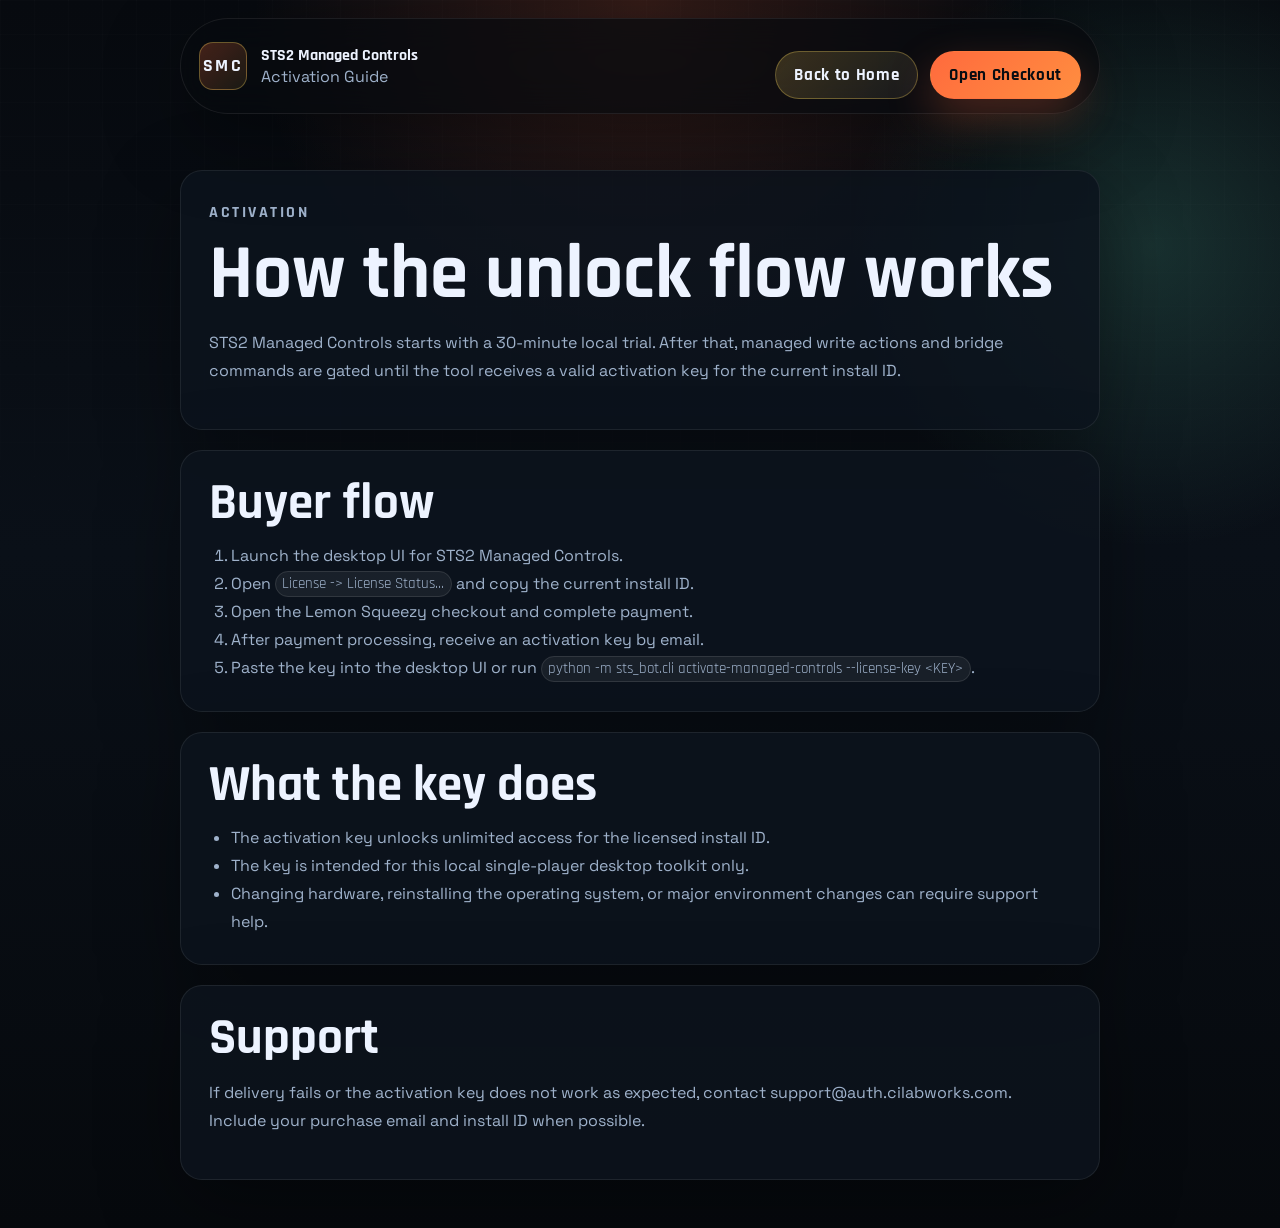
==== docs/activation.html @ 2e4dd3f7 "Add managed controls marketing site" ====
<!DOCTYPE html>
<html lang="en">
<head>
  <meta charset="utf-8">
  <meta name="viewport" content="width=device-width, initial-scale=1">
  <title>Activation Guide | STS2 Managed Controls</title>
  <meta
    name="description"
    content="Activation guide for STS2 Managed Controls. Learn how the local trial, install ID, Lemon Squeezy checkout, and activation key flow work."
  >
  <link rel="preconnect" href="https://fonts.googleapis.com">
  <link rel="preconnect" href="https://fonts.gstatic.com" crossorigin>
  <link
    href="https://fonts.googleapis.com/css2?family=Rajdhani:wght@500;600;700&family=Space+Grotesk:wght@400;500;700&display=swap"
    rel="stylesheet"
  >
  <link rel="stylesheet" href="styles.css">
</head>
<body class="theme-policy">
  <div class="page-shell">
    <header class="topbar">
      <a class="brand" href="index.html">
        <span class="brand-mark">SMC</span>
        <span class="brand-copy">
          <strong>STS2 Managed Controls</strong>
          <span>Activation Guide</span>
        </span>
      </a>
      <div class="policy-actions">
        <a class="button button-secondary" href="index.html">Back to Home</a>
        <a class="button button-primary" href="https://cilabworks.lemonsqueezy.com/checkout/buy/822477c0-6c45-45b2-9bce-7e84c5ec4c86">Open Checkout</a>
      </div>
    </header>

    <main class="policy-main">
      <article class="policy-card">
        <p class="eyebrow">Activation</p>
        <h1>How the unlock flow works</h1>
        <p>
          STS2 Managed Controls starts with a 30-minute local trial. After that, managed write actions and bridge
          commands are gated until the tool receives a valid activation key for the current install ID.
        </p>
      </article>

      <article class="policy-card">
        <h2>Buyer flow</h2>
        <ol>
          <li>Launch the desktop UI for STS2 Managed Controls.</li>
          <li>Open <code>License -&gt; License Status...</code> and copy the current install ID.</li>
          <li>Open the Lemon Squeezy checkout and complete payment.</li>
          <li>After payment processing, receive an activation key by email.</li>
          <li>Paste the key into the desktop UI or run <code>python -m sts_bot.cli activate-managed-controls --license-key &lt;KEY&gt;</code>.</li>
        </ol>
      </article>

      <article class="policy-card">
        <h2>What the key does</h2>
        <ul>
          <li>The activation key unlocks unlimited access for the licensed install ID.</li>
          <li>The key is intended for this local single-player desktop toolkit only.</li>
          <li>Changing hardware, reinstalling the operating system, or major environment changes can require support help.</li>
        </ul>
      </article>

      <article class="policy-card">
        <h2>Support</h2>
        <p>
          If delivery fails or the activation key does not work as expected, contact
          <a href="mailto:support@auth.cilabworks.com">support@auth.cilabworks.com</a>.
          Include your purchase email and install ID when possible.
        </p>
      </article>
    </main>
  </div>
</body>
</html>
---- docs/styles.css ----
:root {
  --bg: #090d12;
  --bg-soft: #111925;
  --panel: rgba(13, 20, 30, 0.82);
  --panel-strong: #0f1824;
  --line: rgba(255, 255, 255, 0.08);
  --text: #edf3ff;
  --muted: #9fb2cb;
  --accent: #ff6a3d;
  --accent-2: #ffd95e;
  --signal: #74ffd4;
  --warning: #ffb86a;
  --shadow: 0 24px 80px rgba(0, 0, 0, 0.35);
  --radius: 22px;
  --content: 1180px;
}

* {
  box-sizing: border-box;
}

html {
  scroll-behavior: smooth;
}

body {
  margin: 0;
  color: var(--text);
  background:
    radial-gradient(circle at top, rgba(255, 106, 61, 0.18), transparent 28%),
    radial-gradient(circle at 90% 20%, rgba(116, 255, 212, 0.15), transparent 20%),
    linear-gradient(180deg, #070a0f 0%, #0a1018 45%, #06090d 100%);
  font-family: "Space Grotesk", sans-serif;
}

body::before {
  position: fixed;
  inset: 0;
  z-index: -1;
  background:
    linear-gradient(rgba(255, 255, 255, 0.03) 1px, transparent 1px),
    linear-gradient(90deg, rgba(255, 255, 255, 0.03) 1px, transparent 1px);
  background-size: 34px 34px;
  mask-image: linear-gradient(180deg, rgba(0, 0, 0, 0.42), transparent 92%);
  content: "";
}

a {
  color: inherit;
  text-decoration: none;
}

img,
video {
  display: block;
  max-width: 100%;
  border-radius: calc(var(--radius) - 6px);
}

code {
  padding: 0.15rem 0.4rem;
  border: 1px solid rgba(255, 255, 255, 0.1);
  border-radius: 999px;
  background: rgba(255, 255, 255, 0.06);
  font-family: "Rajdhani", sans-serif;
  font-size: 0.95em;
}

.page-shell {
  width: min(calc(100% - 32px), var(--content));
  margin: 0 auto;
  padding-bottom: 48px;
}

.topbar {
  position: sticky;
  top: 0;
  z-index: 10;
  display: flex;
  align-items: center;
  justify-content: space-between;
  gap: 18px;
  margin-top: 18px;
  padding: 14px 18px;
  border: 1px solid var(--line);
  border-radius: 999px;
  background: rgba(7, 10, 15, 0.72);
  backdrop-filter: blur(18px);
  box-shadow: var(--shadow);
}

.brand {
  display: inline-flex;
  align-items: center;
  gap: 14px;
}

.brand-mark {
  display: grid;
  place-items: center;
  width: 48px;
  height: 48px;
  border: 1px solid rgba(255, 217, 94, 0.32);
  border-radius: 14px;
  background: linear-gradient(135deg, rgba(255, 106, 61, 0.25), rgba(255, 217, 94, 0.08));
  font-family: "Rajdhani", sans-serif;
  font-size: 1.1rem;
  font-weight: 700;
  letter-spacing: 0.12em;
}

.brand-copy {
  display: grid;
}

.brand-copy strong,
.topnav,
.eyebrow,
h1,
h2,
h3,
.button,
.status-pill,
.price-line strong {
  font-family: "Rajdhani", sans-serif;
}

.brand-copy span,
.topnav a,
.footer,
.lede,
.feature-card p,
.faq-card p,
.split-card p,
.timeline p,
.proof-card p {
  color: var(--muted);
}

.topnav {
  display: inline-flex;
  flex-wrap: wrap;
  gap: 16px;
  font-size: 1.05rem;
}

.topnav a:hover,
.footer-links a:hover {
  color: var(--accent-2);
}

.button {
  display: inline-flex;
  align-items: center;
  justify-content: center;
  min-height: 48px;
  padding: 0 18px;
  border: 1px solid transparent;
  border-radius: 999px;
  font-size: 1.05rem;
  font-weight: 700;
  letter-spacing: 0.04em;
  transition: transform 0.2s ease, border-color 0.2s ease, background 0.2s ease;
}

.button:hover {
  transform: translateY(-1px);
}

.button-primary {
  background: linear-gradient(135deg, var(--accent), #ff8e40);
  color: #090d12;
  box-shadow: 0 18px 45px rgba(255, 106, 61, 0.28);
}

.button-secondary {
  border-color: rgba(255, 217, 94, 0.3);
  background: linear-gradient(135deg, rgba(255, 217, 94, 0.18), rgba(255, 255, 255, 0.06));
}

.button-ghost {
  border-color: var(--line);
  background: rgba(255, 255, 255, 0.03);
}

.hero {
  display: grid;
  grid-template-columns: 1.1fr 0.9fr;
  gap: 28px;
  padding: 68px 0 36px;
}

.hero-copy,
.hero-panel-card,
.proof-card,
.feature-card,
.split-card,
.video-card,
.pricing-card,
.faq-card,
.policy-card,
.timeline article {
  border: 1px solid var(--line);
  border-radius: var(--radius);
  background: var(--panel);
  box-shadow: var(--shadow);
}

.hero-copy {
  padding: 34px;
}

.hero-panel-card {
  padding: 18px;
  background:
    linear-gradient(180deg, rgba(255, 106, 61, 0.08), transparent 24%),
    rgba(9, 14, 21, 0.92);
}

.eyebrow {
  margin: 0 0 12px;
  color: var(--accent-2);
  font-size: 1rem;
  font-weight: 700;
  letter-spacing: 0.16em;
  text-transform: uppercase;
}

h1,
h2,
h3 {
  margin: 0;
  line-height: 0.96;
  font-weight: 700;
}

h1 {
  font-size: clamp(3.2rem, 6vw, 5.8rem);
  text-wrap: balance;
}

h2 {
  font-size: clamp(2.2rem, 4vw, 3.5rem);
}

h3 {
  font-size: 1.8rem;
}

.lede {
  max-width: 60ch;
  margin: 18px 0 0;
  font-size: 1.08rem;
  line-height: 1.7;
}

.hero-actions {
  display: flex;
  flex-wrap: wrap;
  gap: 14px;
  margin-top: 28px;
}

.hero-points,
.checklist {
  display: grid;
  gap: 10px;
  padding: 0;
  margin: 28px 0 0;
  list-style: none;
}

.hero-points li,
.checklist li {
  position: relative;
  padding-left: 24px;
  color: var(--muted);
}

.hero-points li::before,
.checklist li::before {
  position: absolute;
  top: 0.08rem;
  left: 0;
  color: var(--signal);
  content: "+";
}

.status-row {
  display: flex;
  align-items: center;
  justify-content: space-between;
  gap: 12px;
  margin-bottom: 16px;
}

.status-pill {
  display: inline-flex;
  align-items: center;
  min-height: 32px;
  padding: 0 12px;
  border-radius: 999px;
  background: rgba(116, 255, 212, 0.13);
  color: var(--signal);
  font-size: 0.95rem;
  font-weight: 700;
  letter-spacing: 0.12em;
  text-transform: uppercase;
}

.status-text {
  color: var(--muted);
  font-size: 0.95rem;
}

.stat-grid,
.feature-grid,
.faq-grid {
  display: grid;
  gap: 18px;
}

.stat-grid {
  grid-template-columns: repeat(3, 1fr);
  margin-top: 18px;
}

.stat-grid article {
  padding: 14px;
  border: 1px solid rgba(255, 255, 255, 0.07);
  border-radius: 16px;
  background: rgba(255, 255, 255, 0.03);
}

.stat-grid span {
  display: block;
  color: var(--muted);
  font-size: 0.92rem;
}

.stat-grid strong {
  display: block;
  margin-top: 6px;
  font-size: 1rem;
  line-height: 1.3;
}

.pulse-strip {
  display: flex;
  flex-wrap: wrap;
  gap: 12px;
  padding: 12px 0 0;
}

.pulse-strip div {
  padding: 10px 14px;
  border: 1px solid rgba(255, 255, 255, 0.08);
  border-radius: 999px;
  background: rgba(255, 255, 255, 0.03);
  color: var(--muted);
}

.section {
  padding: 60px 0 0;
}

.section-heading {
  max-width: 780px;
  margin-bottom: 24px;
}

.section-heading p:last-child {
  line-height: 1.7;
}

.proof-grid,
.split-section,
.video-grid {
  display: grid;
  gap: 20px;
}

.proof-grid,
.split-section {
  grid-template-columns: repeat(2, minmax(0, 1fr));
}

.video-grid {
  grid-template-columns: repeat(2, minmax(0, 1fr));
  margin-top: 20px;
}

.proof-card,
.video-card,
.pricing-card,
.faq-card,
.policy-card,
.split-card {
  padding: 24px;
}

.media-card {
  overflow: hidden;
}

.feature-grid {
  grid-template-columns: repeat(3, minmax(0, 1fr));
}

.feature-card {
  padding: 22px;
}

.feature-card p,
.faq-card p,
.split-card p,
.proof-card p,
.timeline p {
  margin-top: 12px;
  line-height: 1.7;
}

.split-card-warning {
  background:
    linear-gradient(180deg, rgba(255, 184, 106, 0.08), transparent 26%),
    rgba(11, 17, 25, 0.9);
}

.timeline {
  display: grid;
  grid-template-columns: repeat(4, minmax(0, 1fr));
  gap: 18px;
}

.timeline article {
  padding: 22px;
}

.timeline span {
  display: inline-flex;
  align-items: center;
  justify-content: center;
  width: 44px;
  height: 44px;
  border-radius: 12px;
  background: rgba(255, 106, 61, 0.14);
  color: var(--accent-2);
  font-family: "Rajdhani", sans-serif;
  font-size: 1.1rem;
  font-weight: 700;
}

.timeline h3 {
  margin-top: 16px;
  font-size: 1.55rem;
}

.pricing-section {
  display: flex;
  justify-content: center;
}

.pricing-card {
  width: min(100%, 780px);
  background:
    radial-gradient(circle at top right, rgba(255, 106, 61, 0.18), transparent 28%),
    rgba(9, 14, 21, 0.94);
}

.price-line {
  display: flex;
  align-items: baseline;
  gap: 16px;
  margin-top: 18px;
}

.price-line strong {
  font-size: clamp(3rem, 7vw, 5.2rem);
}

.price-line span {
  color: var(--muted);
  font-size: 1.05rem;
}

.faq-grid {
  grid-template-columns: repeat(2, minmax(0, 1fr));
}

.footer {
  display: flex;
  align-items: center;
  justify-content: space-between;
  gap: 18px;
  margin-top: 60px;
  padding: 24px 0 8px;
  border-top: 1px solid var(--line);
}

.footer-links {
  display: flex;
  flex-wrap: wrap;
  gap: 14px;
}

.theme-policy .page-shell {
  width: min(calc(100% - 32px), 920px);
}

.policy-main {
  padding-top: 56px;
}

.policy-card {
  padding: 28px;
}

.policy-card + .policy-card {
  margin-top: 20px;
}

.policy-card p,
.policy-card li,
.policy-card ol {
  color: var(--muted);
  line-height: 1.75;
}

.policy-card ol,
.policy-card ul {
  margin: 14px 0 0;
  padding-left: 22px;
}

.policy-actions {
  display: flex;
  flex-wrap: wrap;
  gap: 12px;
  margin-top: 18px;
}

@media (max-width: 1080px) {
  .hero,
  .proof-grid,
  .video-grid,
  .split-section,
  .feature-grid,
  .timeline,
  .faq-grid {
    grid-template-columns: 1fr;
  }

  .stat-grid {
    grid-template-columns: 1fr;
  }
}

@media (max-width: 760px) {
  .page-shell {
    width: min(calc(100% - 20px), var(--content));
  }

  .topbar,
  .footer {
    border-radius: 24px;
    flex-direction: column;
    align-items: flex-start;
  }

  .topnav {
    gap: 12px;
  }

  .hero {
    padding-top: 44px;
  }

  .hero-copy,
  .hero-panel-card,
  .proof-card,
  .video-card,
  .feature-card,
  .split-card,
  .pricing-card,
  .faq-card,
  .policy-card,
  .timeline article {
    padding: 20px;
  }

  h1 {
    line-height: 1;
  }

  .hero-actions,
  .policy-actions {
    flex-direction: column;
    align-items: stretch;
  }
}
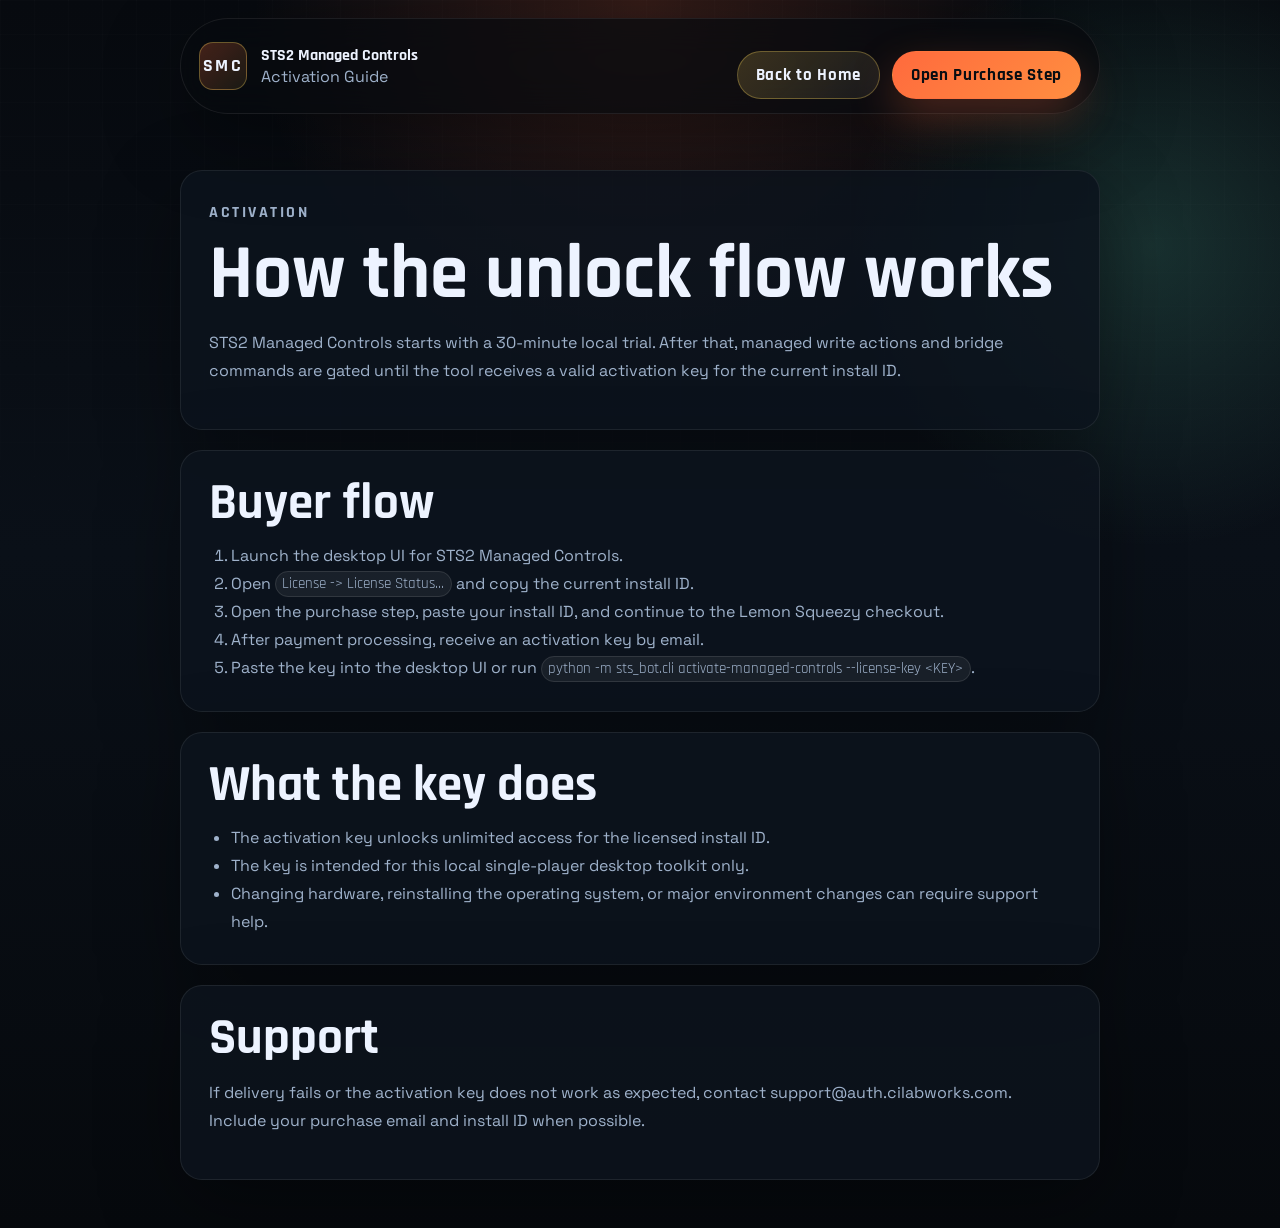
==== commit 94b4ff0c: "Add install-id checkout handoff page" ====
--- a/docs/activation.html
+++ b/docs/activation.html
@@ -28,7 +28,7 @@
       </a>
       <div class="policy-actions">
         <a class="button button-secondary" href="index.html">Back to Home</a>
-        <a class="button button-primary" href="https://cilabworks.lemonsqueezy.com/checkout/buy/822477c0-6c45-45b2-9bce-7e84c5ec4c86">Open Checkout</a>
+        <a class="button button-primary" href="purchase.html">Open Purchase Step</a>
       </div>
     </header>
 
@@ -47,7 +47,7 @@
         <ol>
           <li>Launch the desktop UI for STS2 Managed Controls.</li>
           <li>Open <code>License -&gt; License Status...</code> and copy the current install ID.</li>
-          <li>Open the Lemon Squeezy checkout and complete payment.</li>
+          <li>Open the purchase step, paste your install ID, and continue to the Lemon Squeezy checkout.</li>
           <li>After payment processing, receive an activation key by email.</li>
           <li>Paste the key into the desktop UI or run <code>python -m sts_bot.cli activate-managed-controls --license-key &lt;KEY&gt;</code>.</li>
         </ol>
--- a/docs/styles.css
+++ b/docs/styles.css
@@ -539,6 +539,34 @@
   margin-top: 18px;
 }
 
+.purchase-form {
+  display: grid;
+  gap: 12px;
+}
+
+.field-label {
+  font-family: "Rajdhani", sans-serif;
+  font-size: 1.05rem;
+  font-weight: 700;
+  letter-spacing: 0.08em;
+  text-transform: uppercase;
+}
+
+.field-input {
+  width: 100%;
+  min-height: 54px;
+  padding: 0 16px;
+  border: 1px solid rgba(255, 255, 255, 0.12);
+  border-radius: 14px;
+  background: rgba(255, 255, 255, 0.04);
+  color: var(--text);
+  font: inherit;
+}
+
+.field-help {
+  margin: 0;
+}
+
 @media (max-width: 1080px) {
   .hero,
   .proof-grid,
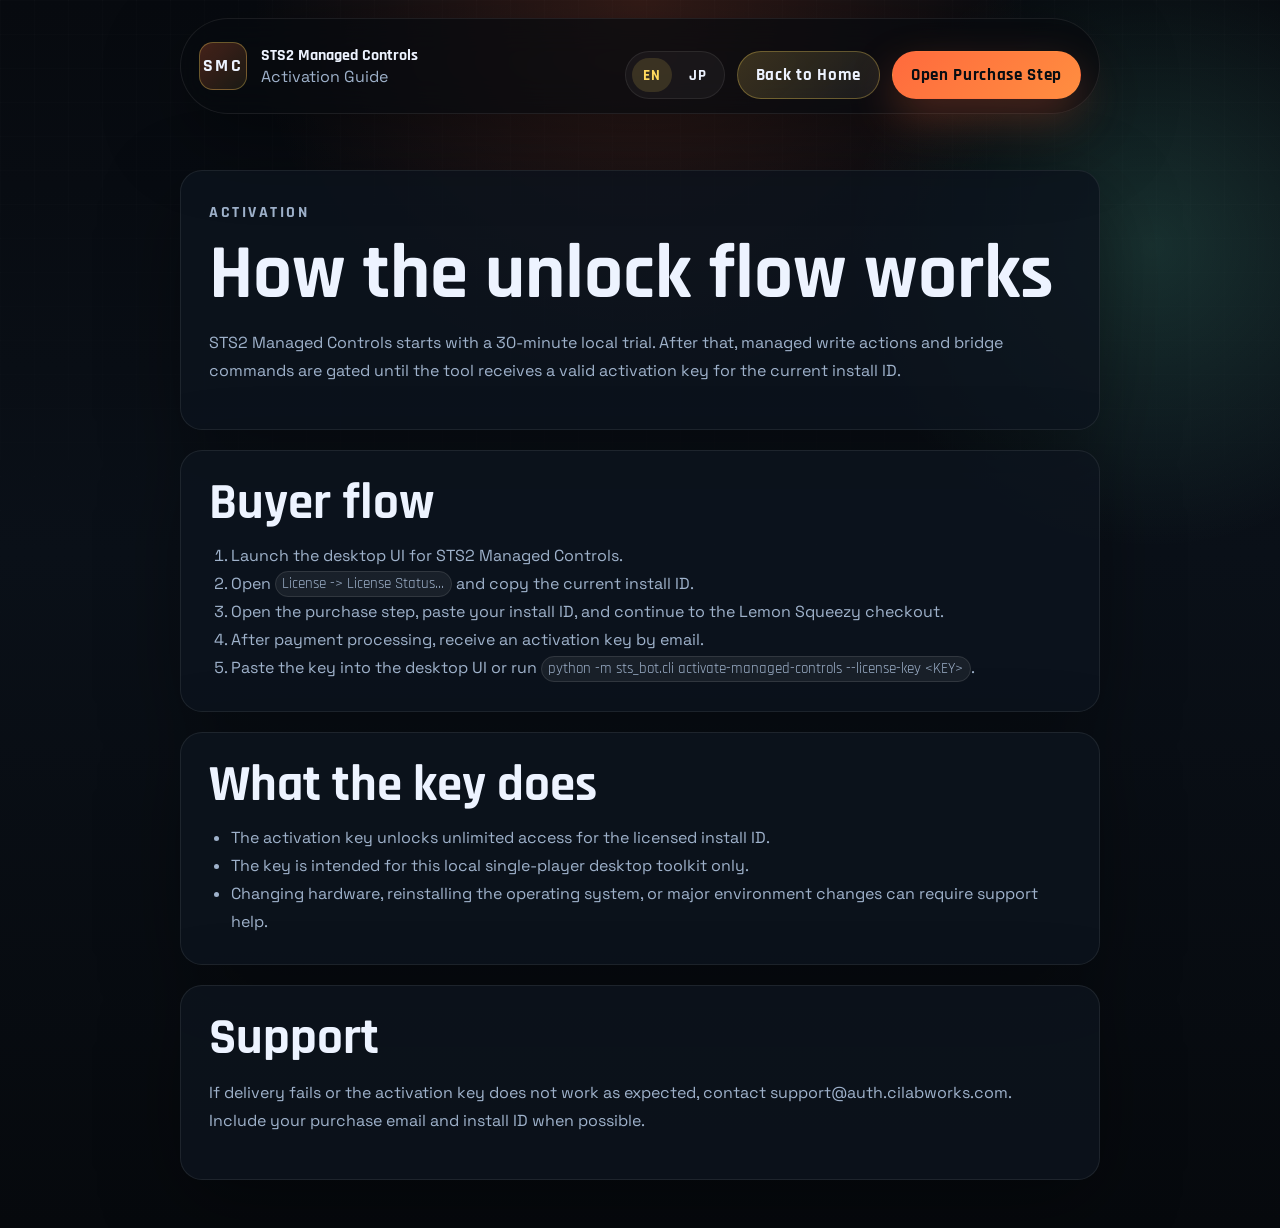
==== commit 6dd5a094: "Add Japanese landing page and USD pricing" ====
--- a/docs/activation.html
+++ b/docs/activation.html
@@ -27,6 +27,10 @@
         </span>
       </a>
       <div class="policy-actions">
+        <div class="language-switcher" aria-label="Language switcher">
+          <span class="language-switcher-current">EN</span>
+          <a href="jp.html" lang="ja">JP</a>
+        </div>
         <a class="button button-secondary" href="index.html">Back to Home</a>
         <a class="button button-primary" href="purchase.html">Open Purchase Step</a>
       </div>
--- a/docs/styles.css
+++ b/docs/styles.css
@@ -33,6 +33,26 @@
   font-family: "Space Grotesk", sans-serif;
 }
 
+body.theme-jp {
+  font-family: "Noto Sans JP", "Space Grotesk", sans-serif;
+}
+
+.theme-jp {
+  font-family: "Noto Sans JP", "Space Grotesk", sans-serif;
+}
+
+.theme-jp .brand-copy strong,
+.theme-jp .topnav,
+.theme-jp .eyebrow,
+.theme-jp h1,
+.theme-jp h2,
+.theme-jp h3,
+.theme-jp .button,
+.theme-jp .price-line strong,
+.theme-jp .field-label {
+  font-family: "Noto Sans JP", "Space Grotesk", sans-serif;
+}
+
 body::before {
   position: fixed;
   inset: 0;
@@ -142,6 +162,47 @@
   flex-wrap: wrap;
   gap: 16px;
   font-size: 1.05rem;
+}
+
+.topbar-actions {
+  display: inline-flex;
+  align-items: center;
+  gap: 12px;
+}
+
+.language-switcher {
+  display: inline-flex;
+  align-items: center;
+  gap: 6px;
+  padding: 6px;
+  border: 1px solid var(--line);
+  border-radius: 999px;
+  background: rgba(255, 255, 255, 0.04);
+}
+
+.language-switcher a,
+.language-switcher span {
+  display: inline-flex;
+  align-items: center;
+  justify-content: center;
+  min-width: 40px;
+  min-height: 34px;
+  padding: 0 10px;
+  border-radius: 999px;
+  font-family: "Rajdhani", sans-serif;
+  font-size: 0.95rem;
+  font-weight: 700;
+  letter-spacing: 0.08em;
+  text-transform: uppercase;
+}
+
+.language-switcher-current {
+  background: rgba(255, 217, 94, 0.14);
+  color: var(--accent-2);
+}
+
+.language-switcher a:hover {
+  color: var(--accent-2);
 }
 
 .topnav a:hover,
@@ -403,6 +464,15 @@
   overflow: hidden;
 }
 
+.proof-video-card {
+  display: grid;
+  gap: 14px;
+}
+
+.proof-video-card p {
+  margin: 0;
+}
+
 .feature-grid {
   grid-template-columns: repeat(3, minmax(0, 1fr));
 }
@@ -597,6 +667,11 @@
 
   .topnav {
     gap: 12px;
+  }
+
+  .topbar-actions {
+    width: 100%;
+    flex-wrap: wrap;
   }
 
   .hero {
